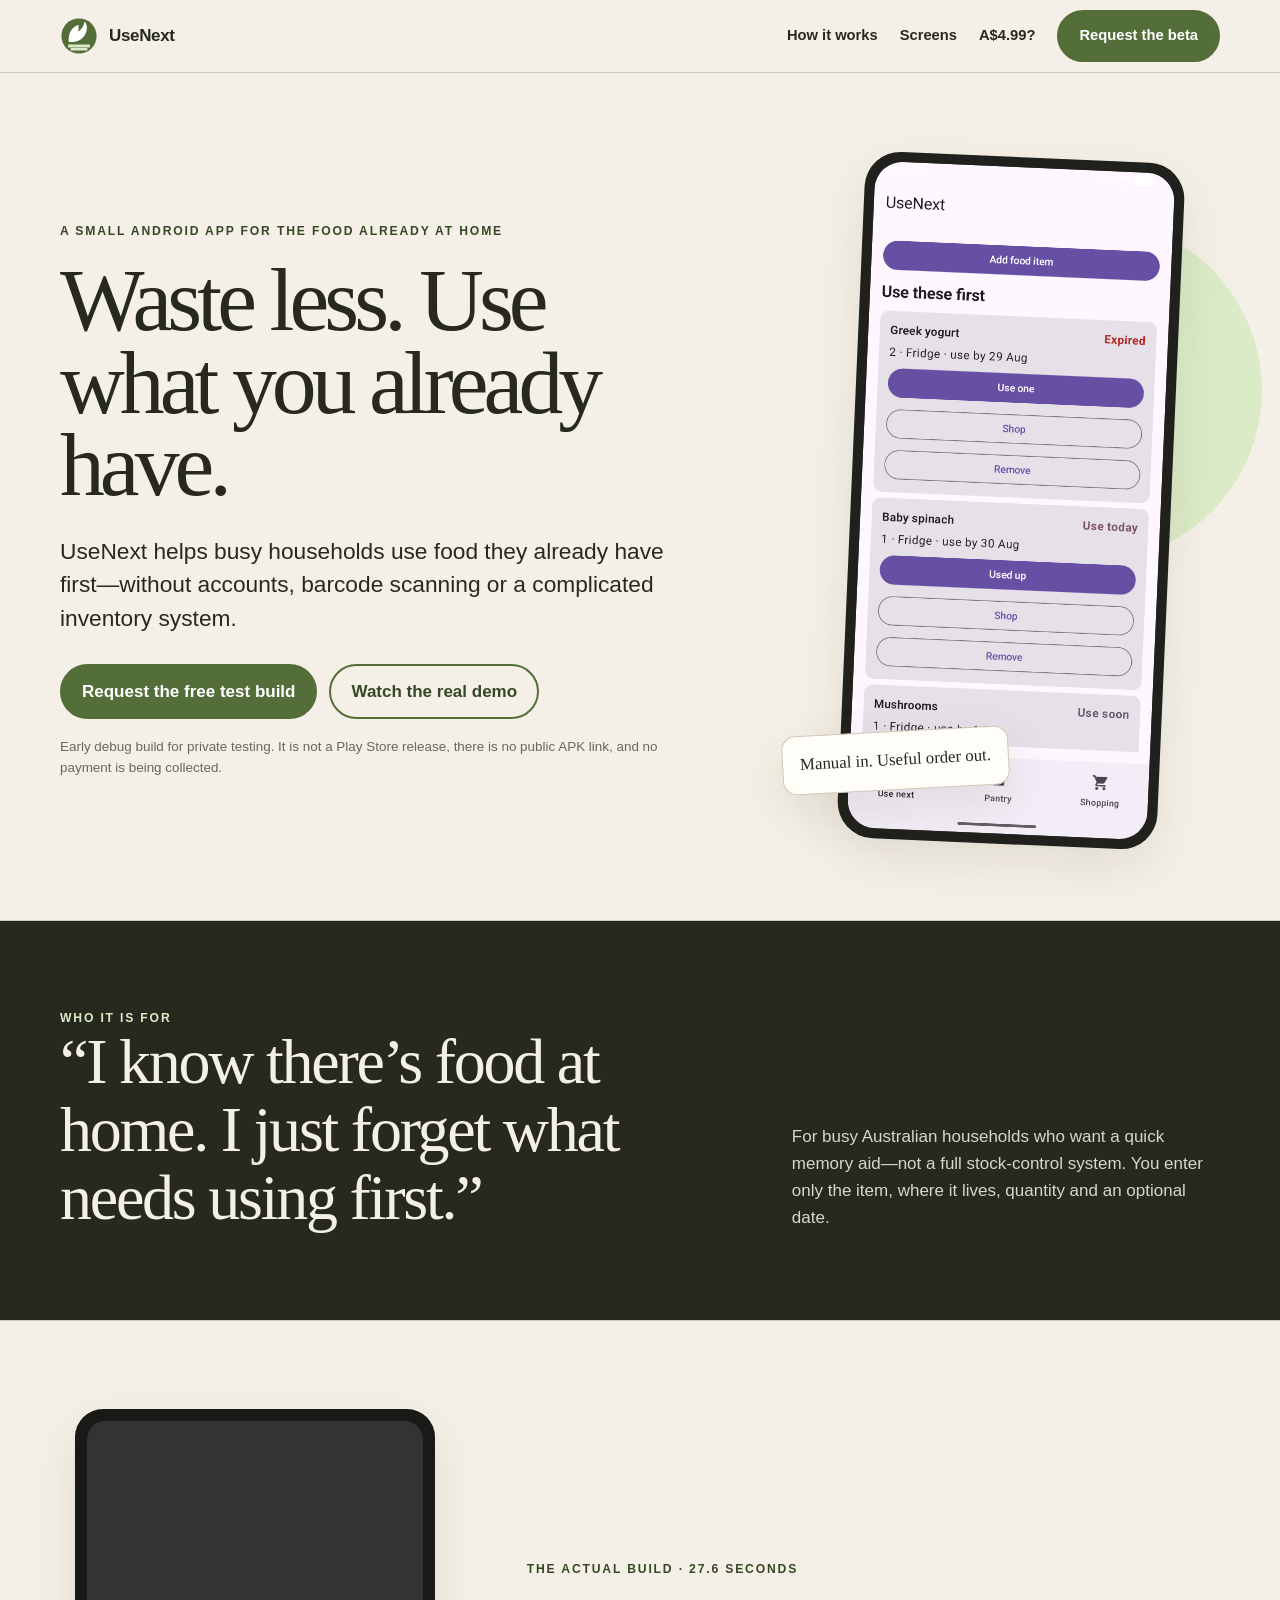
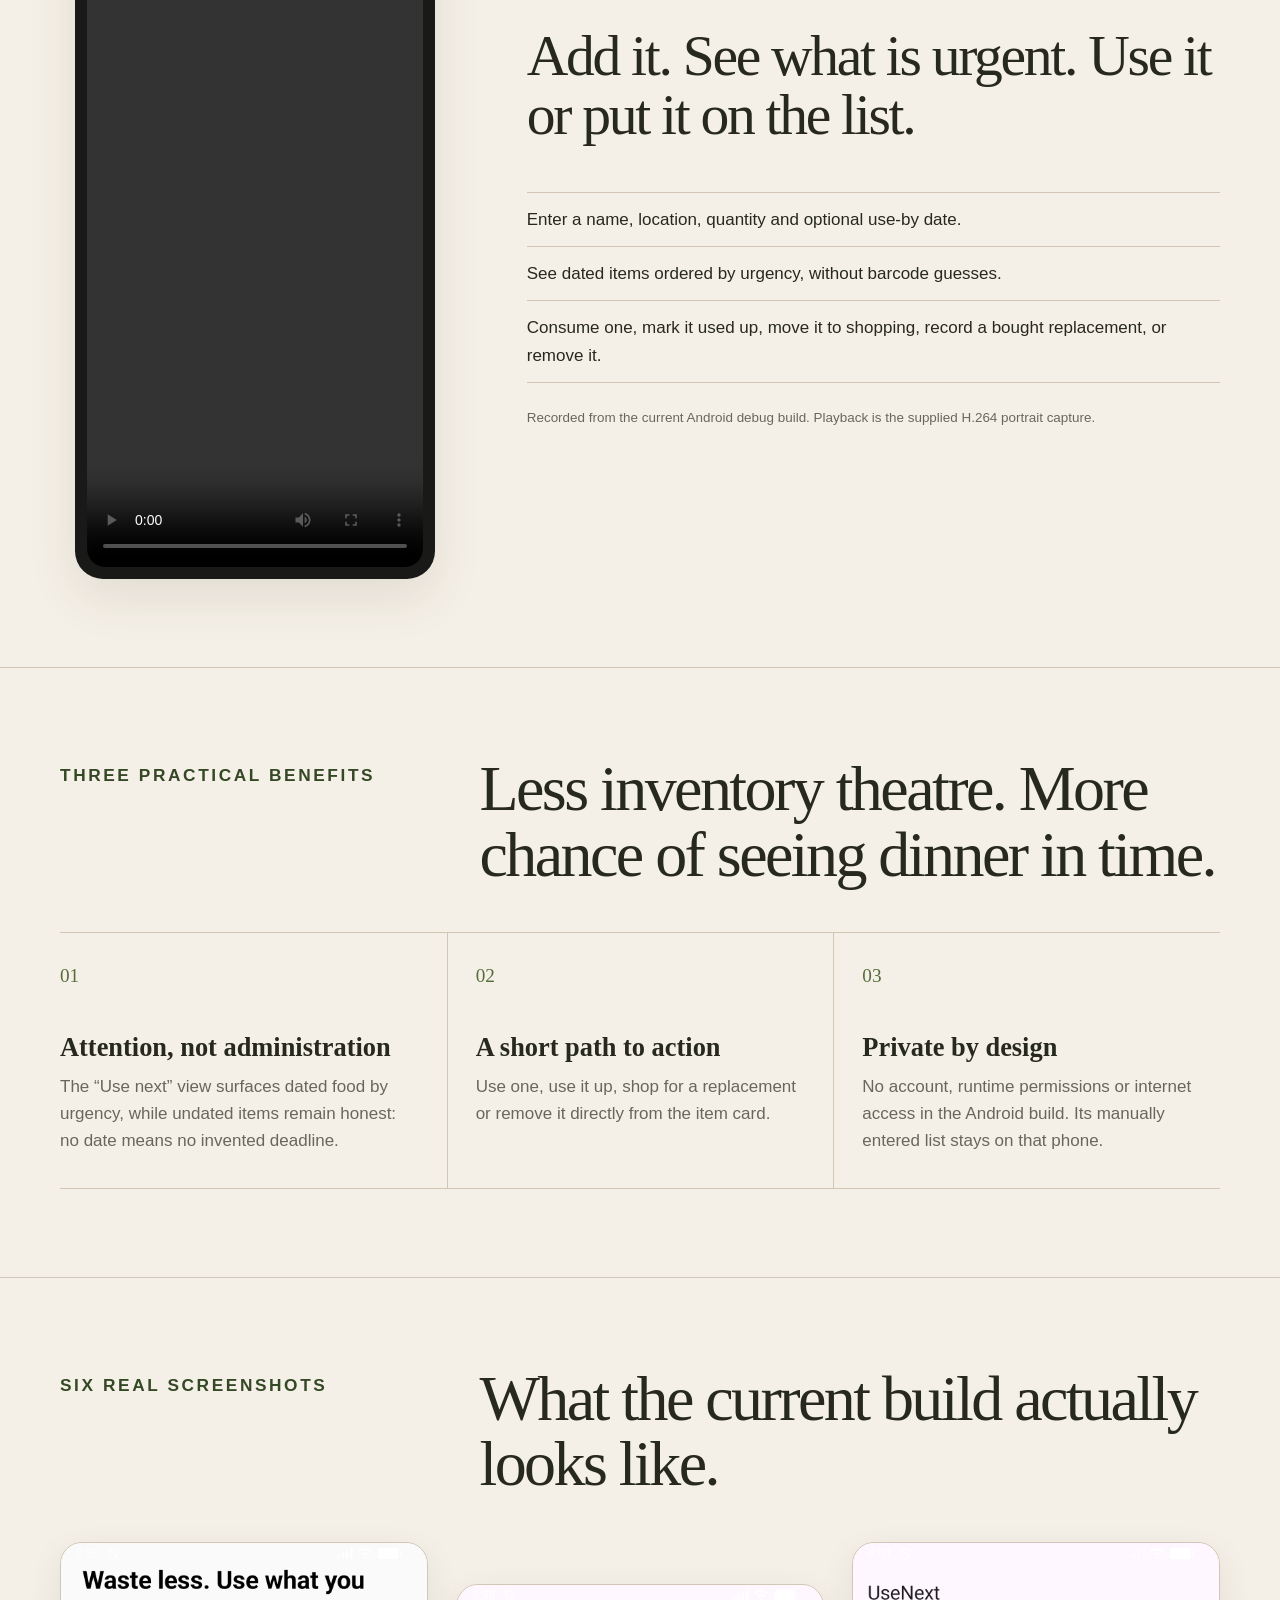
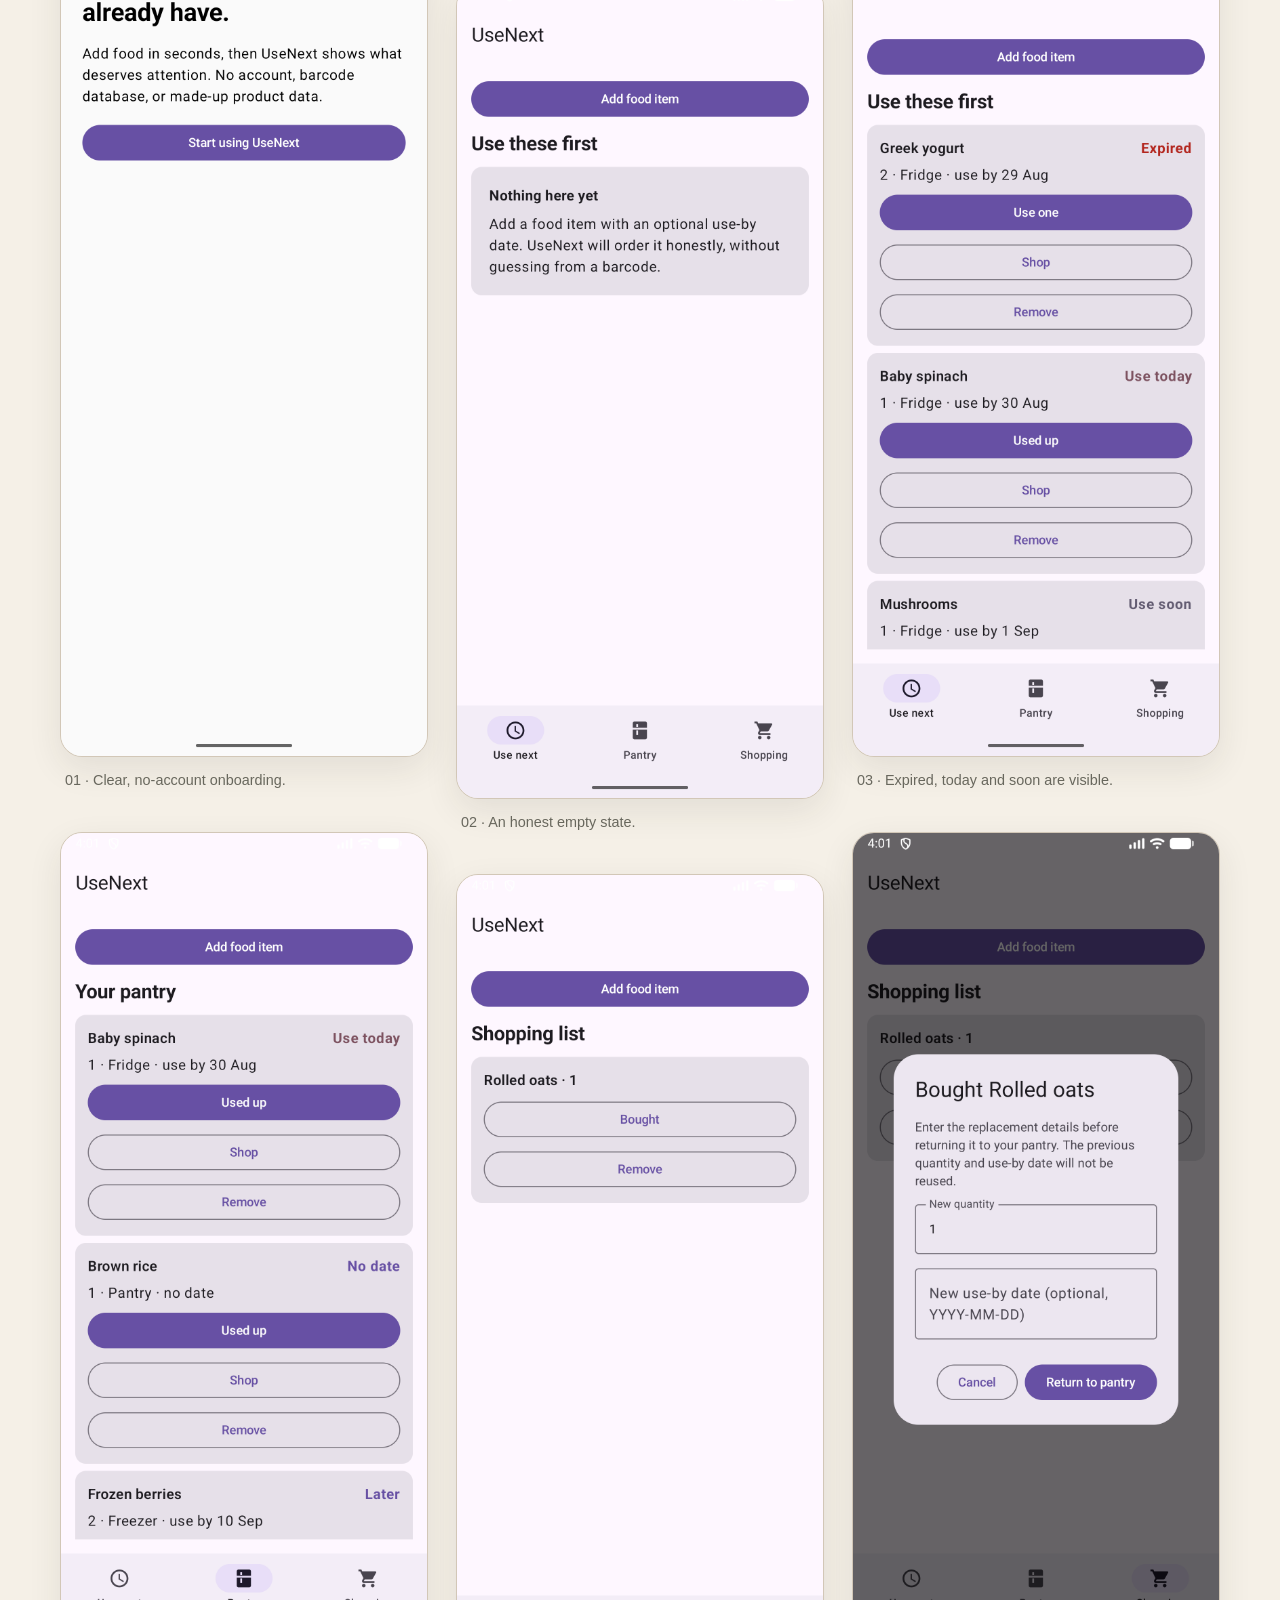
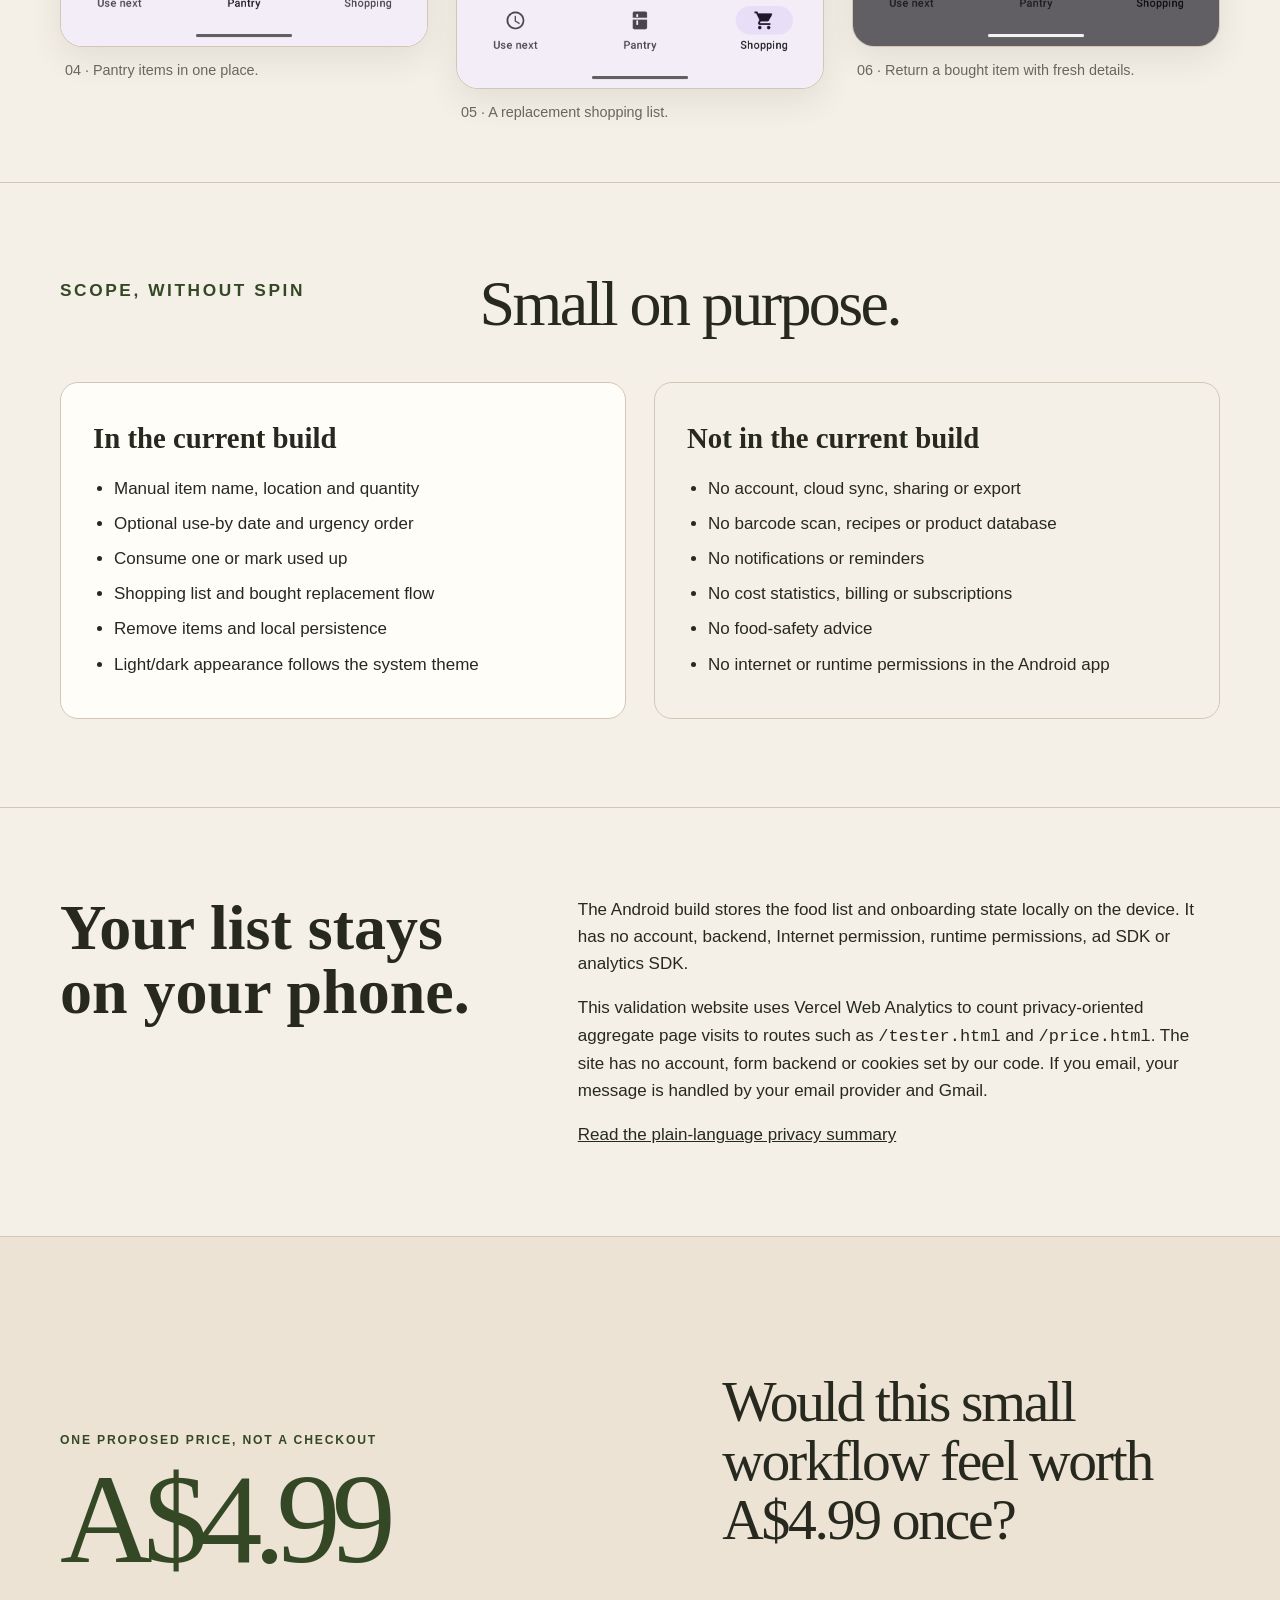
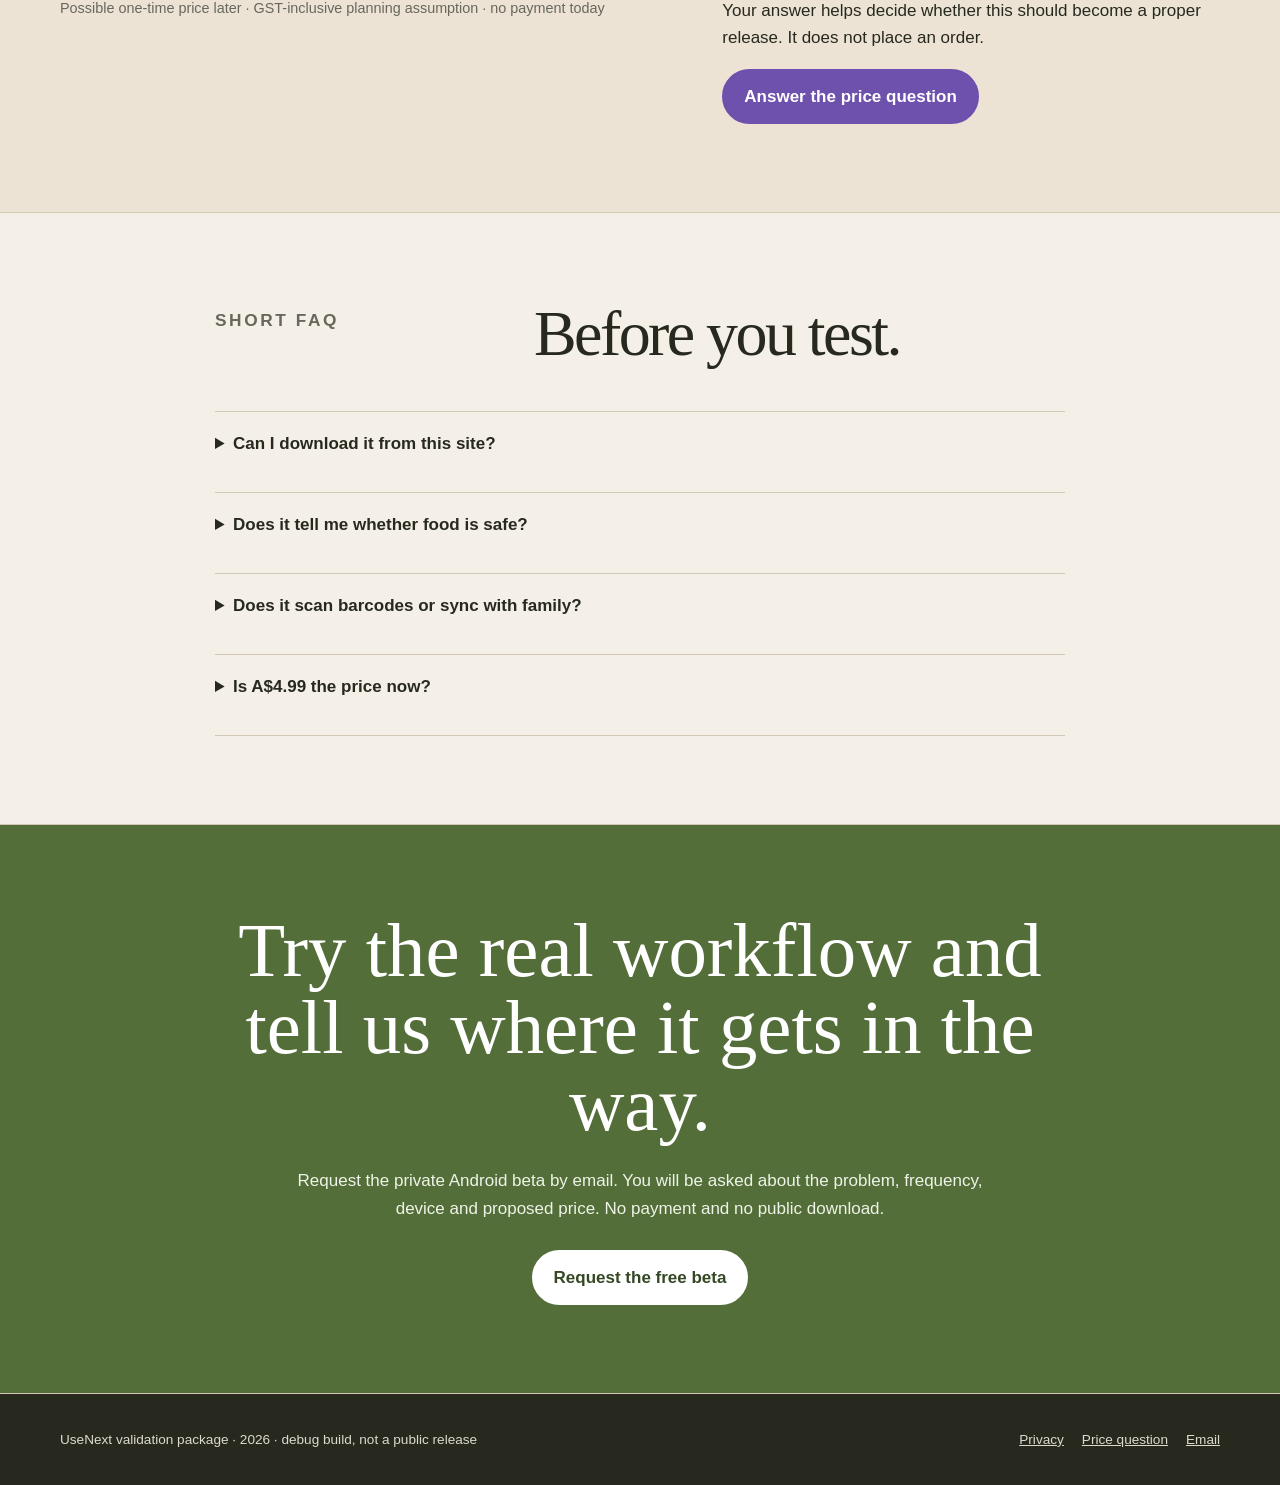
==== index.html @ dbe3d434 "Publish UseNext validation page" ====
<!doctype html><html lang="en-AU"><head><meta charset="utf-8"><meta name="viewport" content="width=device-width,initial-scale=1"><meta name="description" content="UseNext is an offline manual food use-by tracker for busy households. Join the private Android beta or answer the A$4.99 price question."><title>UseNext — use what you already have first</title><link rel="icon" href="assets/brand/usenext-mark.svg" type="image/svg+xml"><link rel="stylesheet" href="styles.css"><script defer src="/_vercel/insights/script.js"></script></head><body><a class="skip" href="#main">Skip to content</a>
<header class="site-header"><div class="wrap nav"><a class="brand" href="index.html"><img src="assets/brand/usenext-mark.svg" alt=""><span>UseNext</span></a><nav class="nav-links" aria-label="Main"><a href="#how">How it works</a><a href="#screens">Screens</a><a href="price.html">A$4.99?</a><a class="button" href="tester.html">Request the beta</a></nav></div></header>
<main id="main"><section class="hero"><div class="wrap hero-grid"><div><p class="eyebrow">A small Android app for the food already at home</p><h1>Waste less. Use what you already have.</h1><p class="lede">UseNext helps busy households use food they already have first—without accounts, barcode scanning or a complicated inventory system.</p><div class="actions"><a class="button" href="tester.html">Request the free test build</a><a class="button secondary" href="#demo">Watch the real demo</a></div><p class="micro">Early debug build for private testing. It is not a Play Store release, there is no public APK link, and no payment is being collected.</p></div><div class="phone-stage"><div class="phone"><img src="assets/screenshots/03-populated-urgency.png" alt="UseNext list showing yoghurt, spinach and mushrooms ordered by urgency"></div><span class="mark-note">Manual in. Useful order out.</span></div></div></section>
<section class="persona"><div class="wrap persona-grid"><div><p class="eyebrow">Who it is for</p><blockquote>“I know there’s food at home. I just forget what needs using first.”</blockquote></div><p>For busy Australian households who want a quick memory aid—not a full stock-control system. You enter only the item, where it lives, quantity and an optional date.</p></div></section>
<section id="demo"><div class="wrap demo-grid"><div class="demo-frame"><video controls playsinline preload="metadata" aria-label="27.6 second portrait demo of the real UseNext debug build"><source src="assets/video/usenext-demo.mp4" type="video/mp4">Your browser cannot play the H.264 demo. <a href="assets/video/usenext-demo.mp4">Open the MP4.</a></video></div><div class="demo-copy"><p class="eyebrow">The actual build · 27.6 seconds</p><h2>Add it. See what is urgent. Use it or put it on the list.</h2><ul class="plain-list"><li>Enter a name, location, quantity and optional use-by date.</li><li>See dated items ordered by urgency, without barcode guesses.</li><li>Consume one, mark it used up, move it to shopping, record a bought replacement, or remove it.</li></ul><p class="micro">Recorded from the current Android debug build. Playback is the supplied H.264 portrait capture.</p></div></div></section>
<section id="how"><div class="wrap"><div class="section-head"><p class="eyebrow">Three practical benefits</p><h2>Less inventory theatre. More chance of seeing dinner in time.</h2></div><div class="benefits"><article class="benefit"><span class="num">01</span><h3>Attention, not administration</h3><p>The “Use next” view surfaces dated food by urgency, while undated items remain honest: no date means no invented deadline.</p></article><article class="benefit"><span class="num">02</span><h3>A short path to action</h3><p>Use one, use it up, shop for a replacement or remove it directly from the item card.</p></article><article class="benefit"><span class="num">03</span><h3>Private by design</h3><p>No account, runtime permissions or internet access in the Android build. Its manually entered list stays on that phone.</p></article></div></div></section>
<section id="screens"><div class="wrap"><div class="section-head"><p class="eyebrow">Six real screenshots</p><h2>What the current build actually looks like.</h2></div><div class="gallery"><figure class="shot"><img src="assets/screenshots/01-onboarding.png" alt="UseNext welcome screen"><figcaption>01 · Clear, no-account onboarding.</figcaption></figure><figure class="shot"><img src="assets/screenshots/02-empty-use-next.png" alt="Empty Use next screen"><figcaption>02 · An honest empty state.</figcaption></figure><figure class="shot"><img src="assets/screenshots/03-populated-urgency.png" alt="Use next list ordered by urgency"><figcaption>03 · Expired, today and soon are visible.</figcaption></figure><figure class="shot"><img src="assets/screenshots/04-pantry.png" alt="UseNext pantry screen"><figcaption>04 · Pantry items in one place.</figcaption></figure><figure class="shot"><img src="assets/screenshots/05-shopping-list.png" alt="UseNext shopping list"><figcaption>05 · A replacement shopping list.</figcaption></figure><figure class="shot"><img src="assets/screenshots/06-bought-replacement.png" alt="Bought replacement details dialog"><figcaption>06 · Return a bought item with fresh details.</figcaption></figure></div></div></section>
<section><div class="wrap"><div class="section-head"><p class="eyebrow">Scope, without spin</p><h2>Small on purpose.</h2></div><div class="truth-grid"><article class="truth-card"><h3>In the current build</h3><ul><li>Manual item name, location and quantity</li><li>Optional use-by date and urgency order</li><li>Consume one or mark used up</li><li>Shopping list and bought replacement flow</li><li>Remove items and local persistence</li><li>Light/dark appearance follows the system theme</li></ul></article><article class="truth-card absent"><h3>Not in the current build</h3><ul><li>No account, cloud sync, sharing or export</li><li>No barcode scan, recipes or product database</li><li>No notifications or reminders</li><li>No cost statistics, billing or subscriptions</li><li>No food-safety advice</li><li>No internet or runtime permissions in the Android app</li></ul></article></div></div></section>
<section id="privacy"><div class="wrap privacy-strip"><h2>Your list stays on your phone.</h2><div><p>The Android build stores the food list and onboarding state locally on the device. It has no account, backend, Internet permission, runtime permissions, ad SDK or analytics SDK.</p><p>This validation website uses Vercel Web Analytics to count privacy-oriented aggregate page visits to routes such as <code>/tester.html</code> and <code>/price.html</code>. The site has no account, form backend or cookies set by our code. If you email, your message is handled by your email provider and Gmail.</p><a href="privacy.html">Read the plain-language privacy summary</a></div></div></section>
<section class="price-panel"><div class="wrap price-box"><div><p class="eyebrow">One proposed price, not a checkout</p><div class="price-value">A$4.99<small>Possible one-time price later · GST-inclusive planning assumption · no payment today</small></div></div><div><h2>Would this small workflow feel worth A$4.99 once?</h2><p>Your answer helps decide whether this should become a proper release. It does not place an order.</p><a class="button plum" href="price.html">Answer the price question</a></div></div></section>
<section><div class="wrap faq"><div class="section-head"><p class="eyebrow">Short FAQ</p><h2>Before you test.</h2></div><details><summary>Can I download it from this site?</summary><p>No. There is no public APK. Request the private test build by email so the debug-build caveat and device fit can be explained.</p></details><details><summary>Does it tell me whether food is safe?</summary><p>No. UseNext records dates you enter and orders them; it does not provide food-safety advice. Follow packaging and official guidance.</p></details><details><summary>Does it scan barcodes or sync with family?</summary><p>No. The current build is deliberately manual and local to one phone.</p></details><details><summary>Is A$4.99 the price now?</summary><p>No. Testing is free. A$4.99 is a proposed one-time price question for a possible future Play Store release.</p></details></div></section>
<section class="final-cta"><div class="wrap"><h2>Try the real workflow and tell us where it gets in the way.</h2><p>Request the private Android beta by email. You will be asked about the problem, frequency, device and proposed price. No payment and no public download.</p><a class="button" href="tester.html">Request the free beta</a></div></section></main>
<footer class="site-footer"><div class="wrap footer-grid"><p>UseNext validation package · <span data-year></span> · debug build, not a public release</p><nav aria-label="Footer"><a href="privacy.html">Privacy</a><a href="price.html">Price question</a><a href="mailto:droneshotsbynb@gmail.com?subject=UseNext%20question">Email</a></nav></div></footer><script src="script.js"></script></body></html>
---- styles.css ----
@charset "UTF-8";
:root{--paper:#f5f0e7;--paper-2:#ece3d5;--ink:#27291f;--muted:#68675d;--line:#d2c7b7;--moss:#546e3a;--moss-dark:#354825;--leaf:#dcebc7;--plum:#6e50ad;--white:#fffdf8;--red:#91453f;--radius:18px;--shadow:0 18px 50px rgba(55,45,30,.10);--max:1160px}
*{box-sizing:border-box}html{scroll-behavior:smooth}body{margin:0;background:var(--paper);color:var(--ink);font-family:Arial,Helvetica,sans-serif;font-size:17px;line-height:1.6}img,video{display:block;max-width:100%}a{color:inherit}button,a{touch-action:manipulation}.wrap{width:min(calc(100% - 40px),var(--max));margin-inline:auto}.skip{position:absolute;left:-999px;top:8px;background:var(--ink);color:white;padding:10px;z-index:99}.skip:focus{left:8px}.site-header{border-bottom:1px solid var(--line);background:rgba(245,240,231,.94);position:sticky;top:0;z-index:20;backdrop-filter:blur(8px)}.nav{min-height:72px;display:flex;align-items:center;justify-content:space-between;gap:24px}.brand{display:flex;align-items:center;gap:11px;text-decoration:none;font-weight:800;letter-spacing:-.02em}.brand img{width:38px;height:38px}.nav-links{display:flex;align-items:center;gap:22px}.nav-links a{text-decoration:none;font-size:.92rem;font-weight:700}.nav-links a:hover{text-decoration:underline;text-underline-offset:5px}.button,.button:visited{display:inline-flex;justify-content:center;align-items:center;min-height:48px;padding:12px 20px;border-radius:999px;background:var(--moss);color:white;text-decoration:none;font-weight:800;border:2px solid var(--moss);transition:transform .16s,background .16s}.button:hover{background:var(--moss-dark);border-color:var(--moss-dark);transform:translateY(-1px)}.button.secondary{background:transparent;color:var(--moss-dark)}.button.secondary:hover{background:var(--leaf)}.button.plum{background:var(--plum);border-color:var(--plum)}:focus-visible{outline:3px solid #bb7a36;outline-offset:3px}.hero{padding:84px 0 76px;border-bottom:1px solid var(--line);overflow:hidden}.hero-grid{display:grid;grid-template-columns:minmax(0,1.1fr) minmax(300px,.72fr);gap:8vw;align-items:center}.eyebrow{text-transform:uppercase;letter-spacing:.15em;font-size:.76rem;font-weight:800;color:var(--moss-dark);margin:0 0 18px}.hero h1,.page-hero h1{font-family:Georgia,'Times New Roman',serif;font-size:clamp(3rem,7vw,6.9rem);line-height:.92;letter-spacing:-.055em;margin:0;max-width:900px;font-weight:500}.hero .lede{font-size:clamp(1.15rem,2vw,1.42rem);line-height:1.48;max-width:690px;margin:28px 0}.actions{display:flex;flex-wrap:wrap;gap:12px}.micro{font-size:.84rem;color:var(--muted);max-width:610px;margin:17px 0 0}.phone-stage{position:relative;min-height:610px;display:grid;place-items:center}.phone-stage:before{content:"";position:absolute;width:82%;aspect-ratio:1;border-radius:50%;background:var(--leaf);right:-10%;top:9%}.phone{position:relative;width:min(320px,80vw);padding:10px;border-radius:36px;background:#20211d;box-shadow:var(--shadow);transform:rotate(2.5deg)}.phone img{border-radius:28px;width:100%;height:auto}.mark-note{position:absolute;left:-20px;bottom:54px;background:var(--white);padding:15px 17px;border:1px solid var(--line);border-radius:14px;box-shadow:var(--shadow);font-family:Georgia,serif;font-size:1.05rem;transform:rotate(-3deg)}section{padding:88px 0;border-bottom:1px solid var(--line)}.section-head{display:grid;grid-template-columns:.48fr 1fr;gap:5vw;margin-bottom:45px;align-items:start}.section-head h2{font-family:Georgia,'Times New Roman',serif;font-size:clamp(2.1rem,5vw,4.2rem);line-height:1.02;letter-spacing:-.04em;margin:0;font-weight:500}.section-head p{margin:6px 0 0;max-width:700px;font-size:1.08rem}.persona{background:var(--ink);color:var(--paper)}.persona .eyebrow{color:var(--leaf)}.persona-grid{display:grid;grid-template-columns:1.2fr .8fr;gap:7vw;align-items:end}.persona blockquote{font-family:Georgia,serif;font-size:clamp(2.25rem,5vw,4.5rem);line-height:1.06;margin:0;letter-spacing:-.035em}.persona p{color:#d9d5cb;margin:0}.demo-grid{display:grid;grid-template-columns:.72fr 1.28fr;gap:6vw;align-items:center}.demo-copy h2,.price-panel h2{font-family:Georgia,serif;font-size:clamp(2.2rem,4.5vw,4rem);line-height:1.02;letter-spacing:-.04em;font-weight:500}.demo-frame{background:#191a17;padding:12px;border-radius:28px;box-shadow:var(--shadow);width:min(360px,100%);margin:auto}.demo-frame video{border-radius:18px;width:100%;aspect-ratio:9/20;object-fit:cover;background:#111}.plain-list{padding:0;margin:24px 0;list-style:none}.plain-list li{padding:13px 0;border-top:1px solid var(--line)}.plain-list li:last-child{border-bottom:1px solid var(--line)}.benefits{display:grid;grid-template-columns:repeat(3,1fr);border-top:1px solid var(--line)}.benefit{padding:28px 28px 34px 0;border-bottom:1px solid var(--line);position:relative}.benefit+.benefit{padding-left:28px;border-left:1px solid var(--line)}.benefit .num{font-family:Georgia,serif;color:var(--moss);font-size:1.2rem}.benefit h3{font-family:Georgia,serif;font-size:1.65rem;line-height:1.1;margin:42px 0 10px}.benefit p{color:var(--muted);margin:0}.gallery{display:grid;grid-template-columns:repeat(12,1fr);gap:28px}.shot{margin:0;grid-column:span 4}.shot:nth-child(2),.shot:nth-child(5){transform:translateY(42px)}.shot img{border-radius:22px;border:1px solid var(--line);box-shadow:0 12px 34px rgba(45,39,28,.09);background:white}.shot figcaption{padding:12px 5px;font-size:.9rem;color:var(--muted)}.truth-grid{display:grid;grid-template-columns:1fr 1fr;gap:28px}.truth-card{padding:32px;border:1px solid var(--line);border-radius:var(--radius);background:var(--white)}.truth-card.absent{background:transparent}.truth-card h3{font-family:Georgia,serif;font-size:1.8rem;margin:0 0 14px}.truth-card ul{margin:0;padding-left:21px}.truth-card li{margin:8px 0}.privacy-strip{display:grid;grid-template-columns:.8fr 1.2fr;gap:7vw;align-items:start}.privacy-strip h2{font-family:Georgia,serif;font-size:clamp(2.3rem,5vw,4.5rem);line-height:1;margin:0}.privacy-strip p{margin-top:0}.price-panel{background:var(--paper-2)}.price-box{display:grid;grid-template-columns:1fr .85fr;gap:6vw;align-items:center}.price-value{font-family:Georgia,serif;font-size:clamp(4.5rem,10vw,9rem);line-height:.8;letter-spacing:-.07em;color:var(--moss-dark)}.price-value small{display:block;font-family:Arial,sans-serif;font-size:.9rem;line-height:1.4;letter-spacing:0;margin-top:28px;color:var(--muted)}.faq{max-width:850px}.faq details{border-top:1px solid var(--line);padding:18px 0}.faq details:last-child{border-bottom:1px solid var(--line)}.faq summary{cursor:pointer;font-weight:800;min-height:44px}.faq p{color:var(--muted);margin-bottom:0}.final-cta{text-align:center;background:var(--moss);color:white}.final-cta h2{font-family:Georgia,serif;font-weight:500;font-size:clamp(2.6rem,6vw,5.5rem);line-height:1;margin:0 auto 24px;max-width:900px}.final-cta p{max-width:710px;margin:0 auto 28px;color:#eef4e7}.final-cta .button{background:white;color:var(--moss-dark);border-color:white}.site-footer{padding:35px 0;background:var(--ink);color:#ddd9cf}.footer-grid{display:flex;justify-content:space-between;gap:24px;align-items:center}.footer-grid p{margin:0;font-size:.85rem}.footer-grid nav{display:flex;gap:18px}.footer-grid a{font-size:.85rem}.page-hero{padding:90px 0 70px}.page-hero h1{font-size:clamp(3rem,7vw,6rem)}.page-hero .lede{font-size:1.25rem;max-width:720px}.mail-card{background:var(--white);border:1px solid var(--line);border-radius:var(--radius);padding:clamp(26px,5vw,56px);box-shadow:var(--shadow)}.mail-card h2{font-family:Georgia,serif;font-weight:500;font-size:clamp(2rem,4vw,3.5rem);line-height:1.08}.questions{counter-reset:q;list-style:none;padding:0;display:grid;grid-template-columns:1fr 1fr;gap:12px}.questions li{counter-increment:q;padding:18px;border-top:1px solid var(--line)}.questions li:before{content:"0" counter(q);display:block;color:var(--moss);font-size:.78rem;font-weight:bold;letter-spacing:.12em;margin-bottom:8px}.choice-grid{display:grid;grid-template-columns:1fr 1fr;gap:14px}.choice{min-height:86px;border:2px solid var(--moss);border-radius:14px;padding:16px;text-decoration:none;display:flex;align-items:center;font-weight:800;background:var(--white)}.choice:hover{background:var(--leaf)}.notice{padding:17px;border:1px solid #bb9a74;border-radius:12px;background:#fbf2e5;font-size:.92rem}.sources{font-size:.88rem;color:var(--muted)}
@media(max-width:800px){body{font-size:16px}.wrap{width:min(calc(100% - 28px),var(--max))}.nav{min-height:64px}.nav-links a:not(.button){display:none}.nav-links{gap:8px}.nav-links .button{padding:9px 13px;min-height:44px}.hero{padding:56px 0}.hero-grid,.persona-grid,.demo-grid,.section-head,.privacy-strip,.price-box{grid-template-columns:1fr}.hero-grid{gap:46px}.hero h1{font-size:clamp(3.3rem,15vw,5.2rem)}.phone-stage{min-height:560px}.mark-note{left:0}.section-head{gap:14px}section{padding:62px 0}.benefits{grid-template-columns:1fr}.benefit,.benefit+.benefit{padding:22px 0;border-left:0}.benefit h3{margin-top:18px}.gallery{gap:20px}.shot{grid-column:span 6}.shot:nth-child(2),.shot:nth-child(5){transform:none}.truth-grid,.questions,.choice-grid{grid-template-columns:1fr}.demo-grid{gap:38px}.demo-copy{order:2}.footer-grid{align-items:flex-start;flex-direction:column}.footer-grid nav{flex-wrap:wrap}}
@media(max-width:490px){.gallery{gap:15px}.shot{grid-column:span 12}.phone{width:270px}.phone-stage{min-height:540px}.brand span{display:none}.price-value{font-size:5rem}}
@media(prefers-reduced-motion:reduce){*{scroll-behavior:auto!important;transition:none!important}.phone,.mark-note{transform:none}}
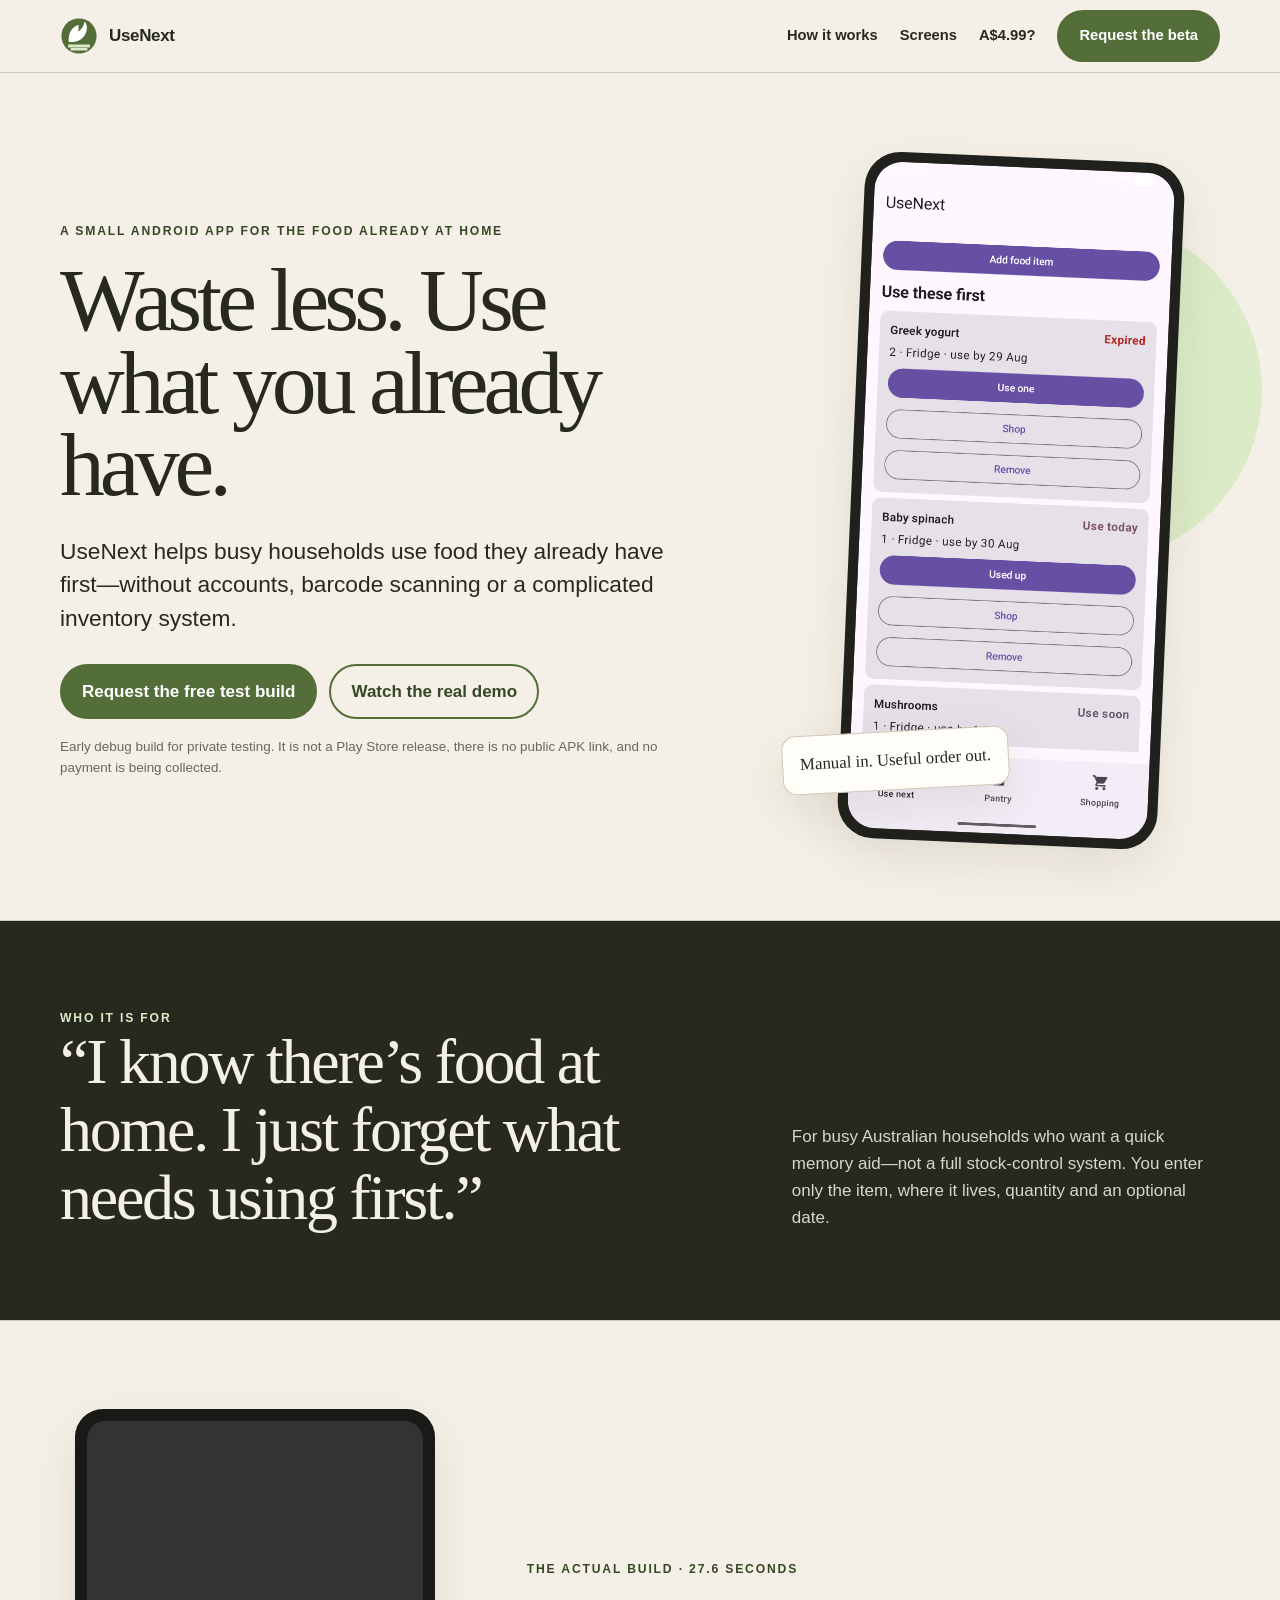
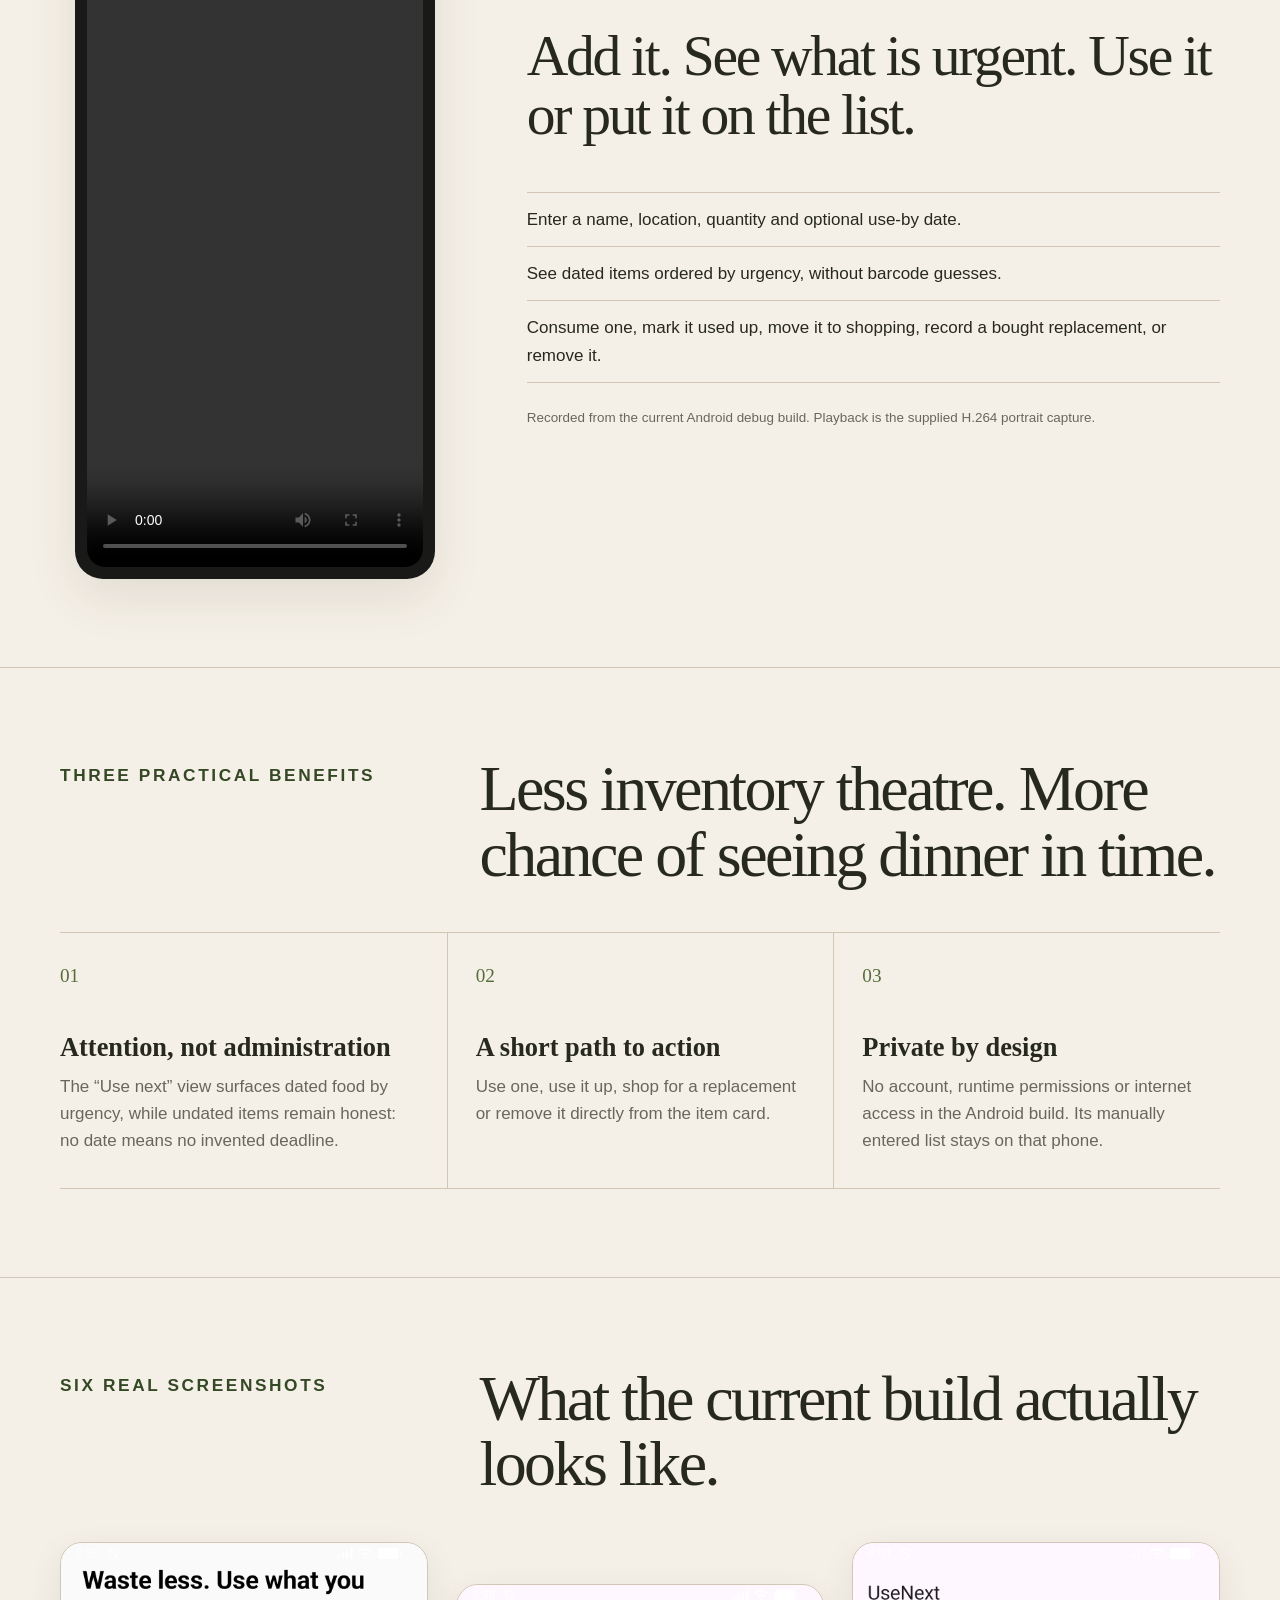
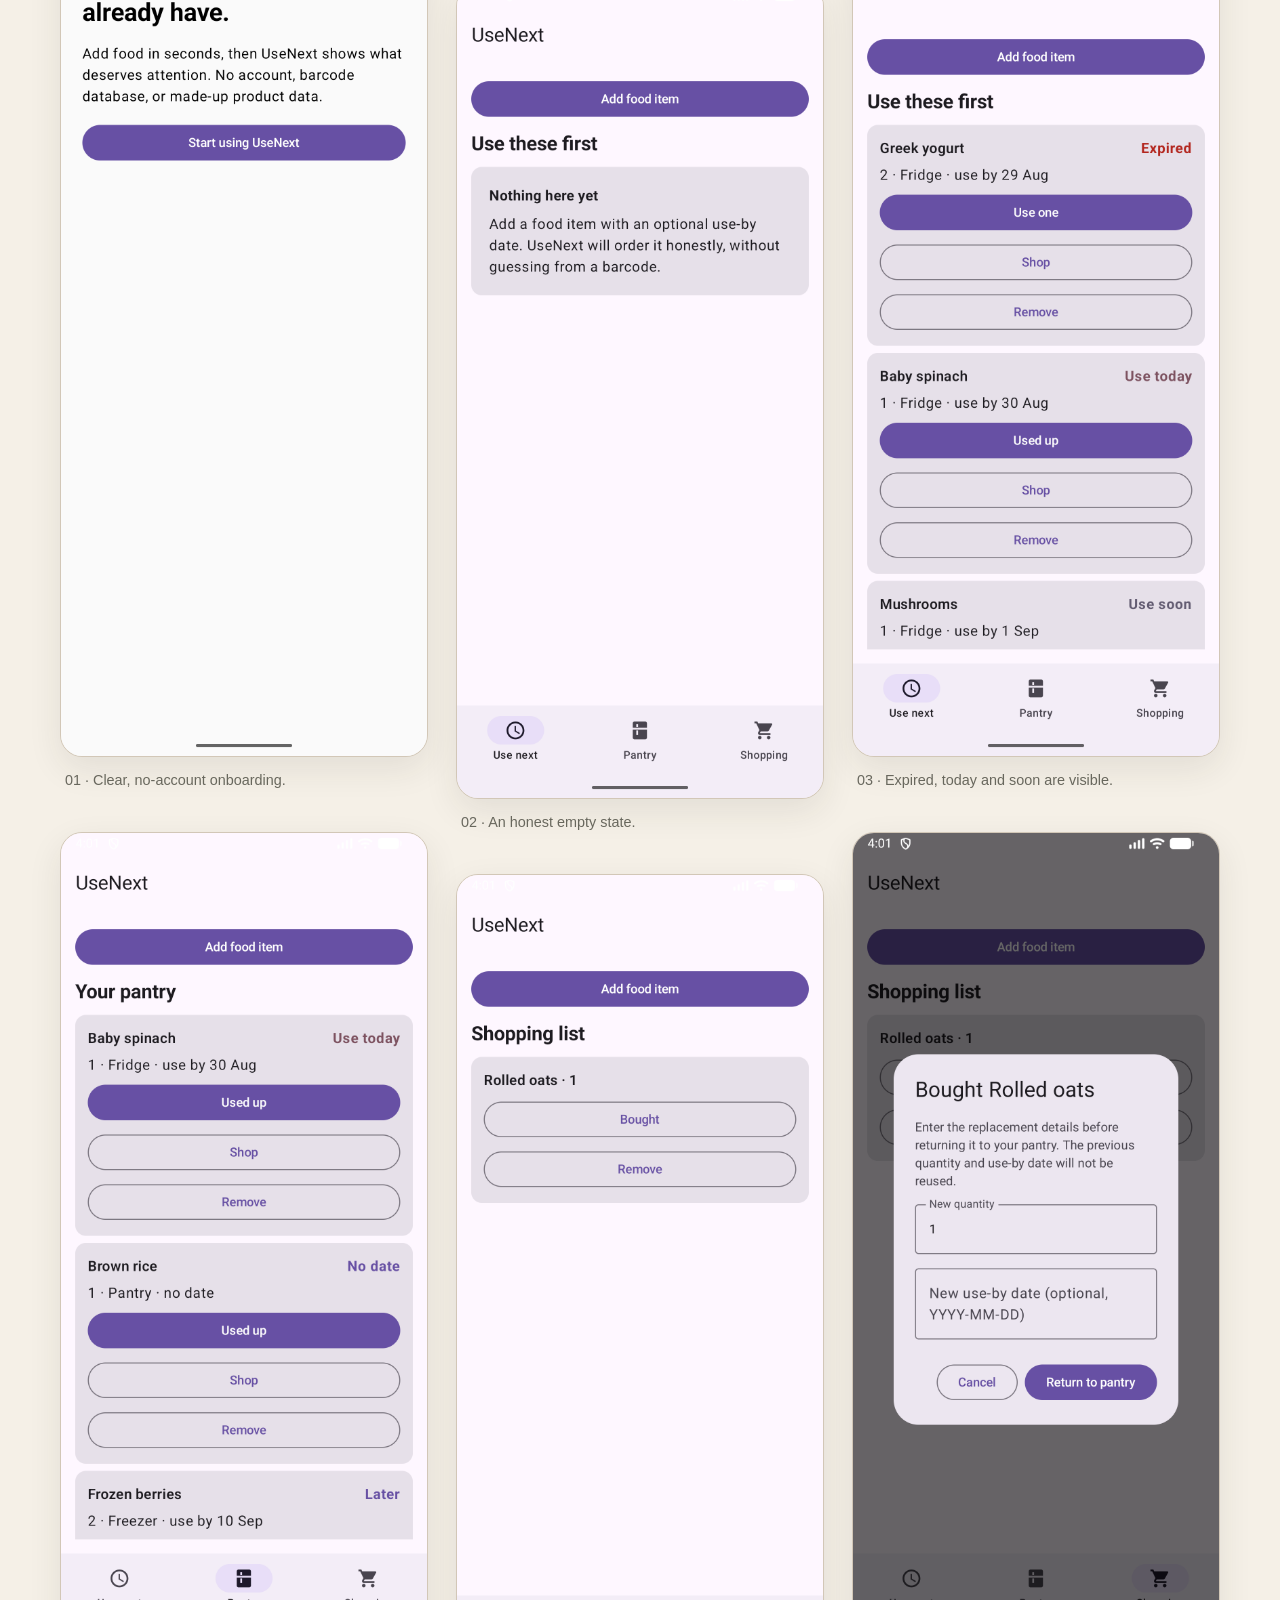
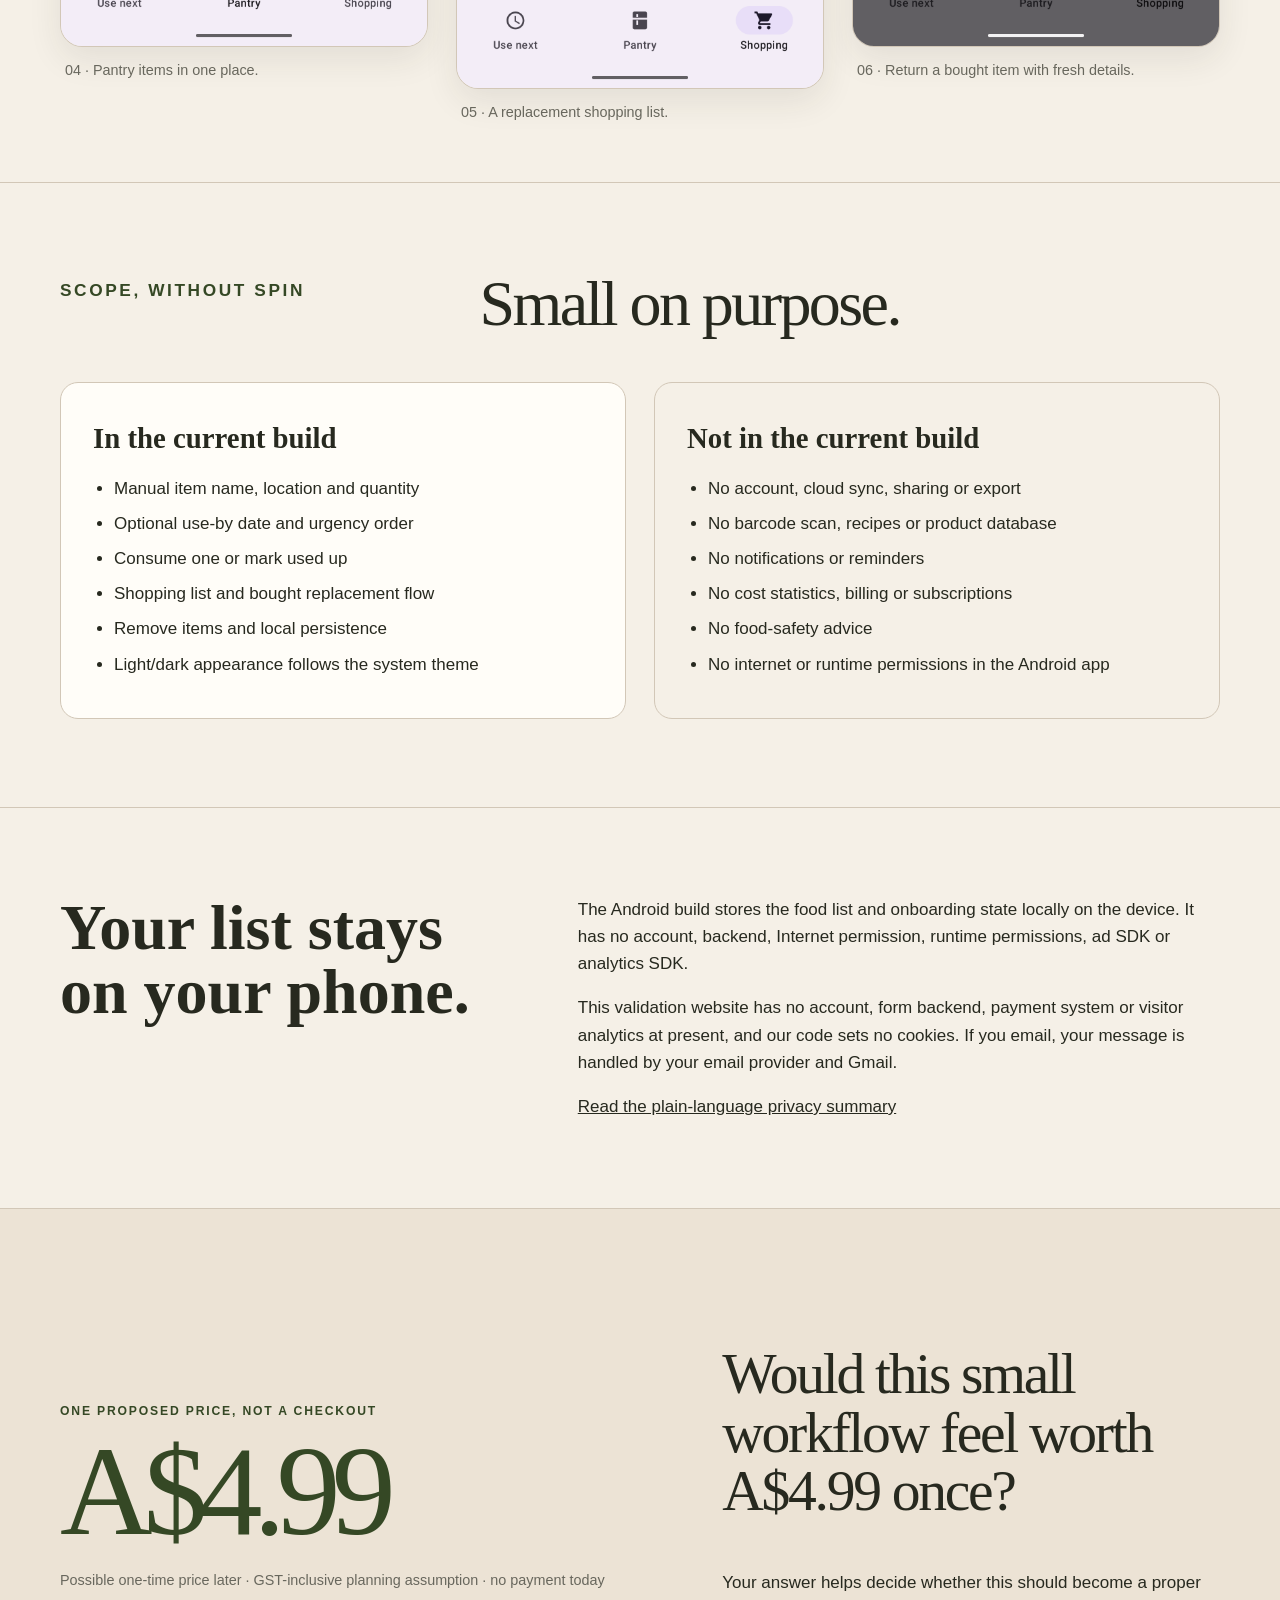
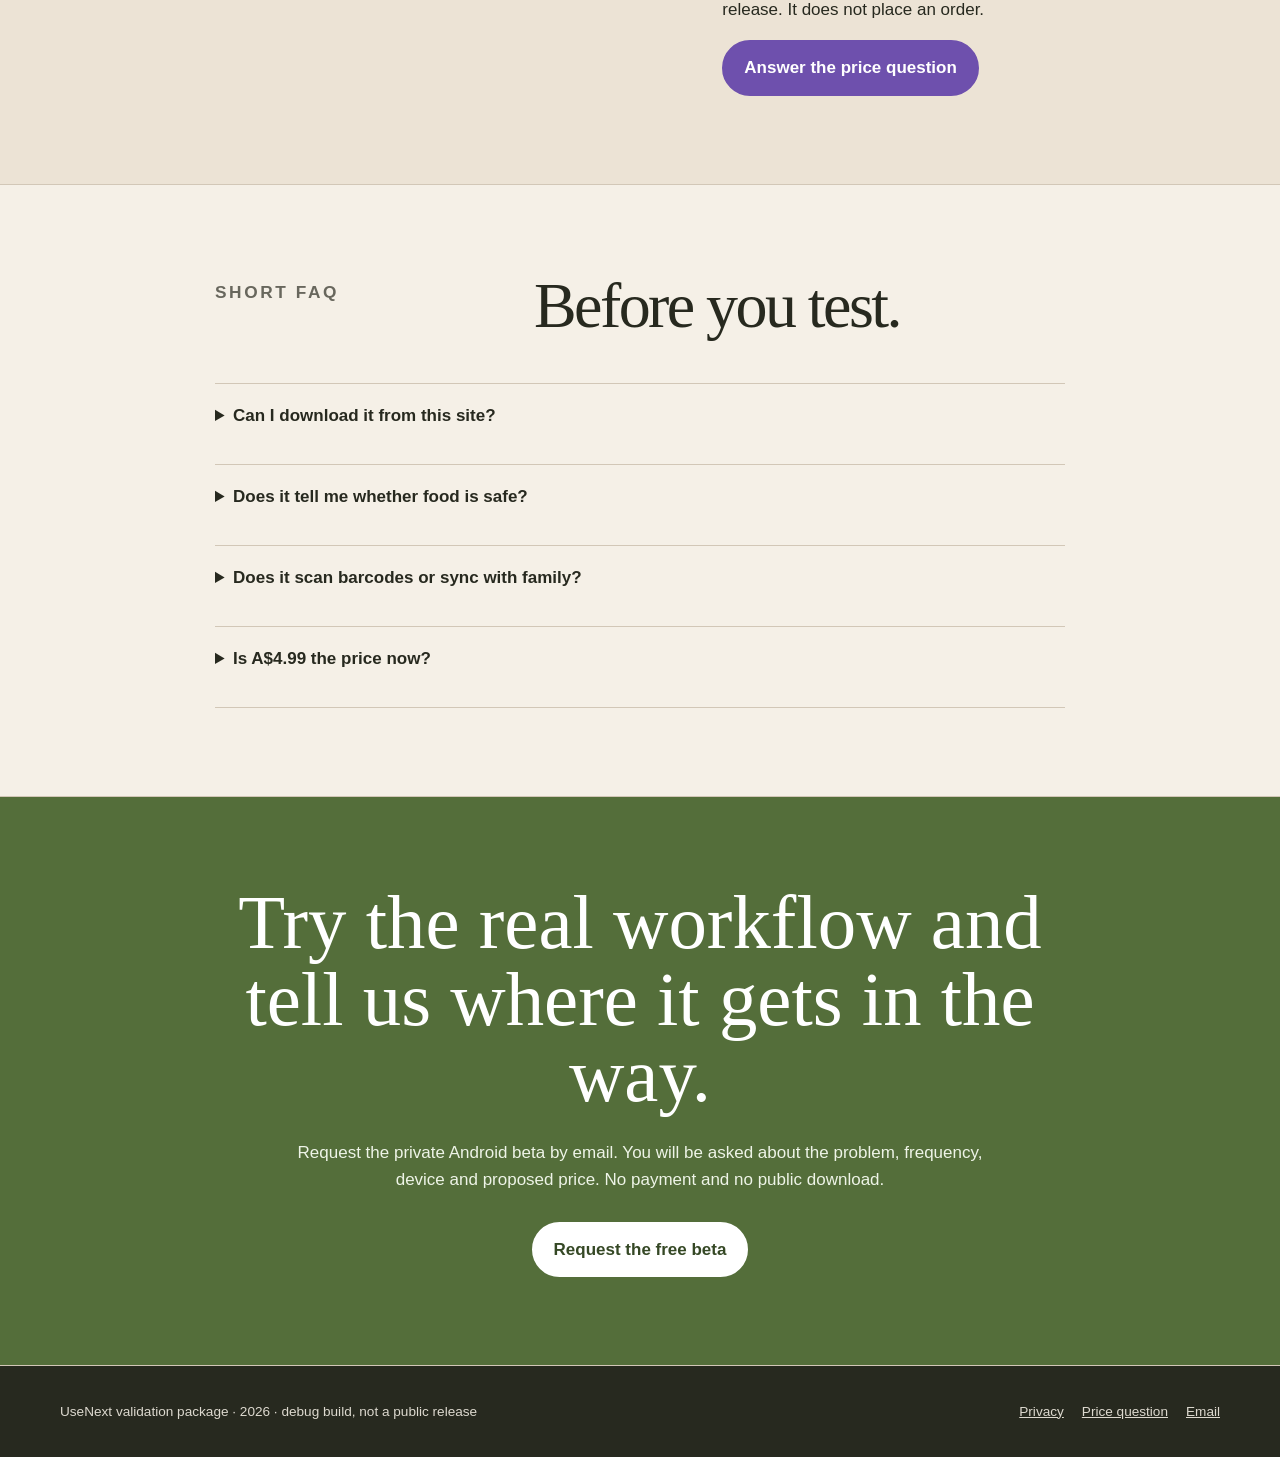
==== commit 949be176: "Match privacy copy to GitHub Pages deployment" ====
--- a/index.html
+++ b/index.html
@@ -1,4 +1,4 @@
-<!doctype html><html lang="en-AU"><head><meta charset="utf-8"><meta name="viewport" content="width=device-width,initial-scale=1"><meta name="description" content="UseNext is an offline manual food use-by tracker for busy households. Join the private Android beta or answer the A$4.99 price question."><title>UseNext — use what you already have first</title><link rel="icon" href="assets/brand/usenext-mark.svg" type="image/svg+xml"><link rel="stylesheet" href="styles.css"><script defer src="/_vercel/insights/script.js"></script></head><body><a class="skip" href="#main">Skip to content</a>
+<!doctype html><html lang="en-AU"><head><meta charset="utf-8"><meta name="viewport" content="width=device-width,initial-scale=1"><meta name="description" content="UseNext is an offline manual food use-by tracker for busy households. Join the private Android beta or answer the A$4.99 price question."><title>UseNext — use what you already have first</title><link rel="icon" href="assets/brand/usenext-mark.svg" type="image/svg+xml"><link rel="stylesheet" href="styles.css"></head><body><a class="skip" href="#main">Skip to content</a>
 <header class="site-header"><div class="wrap nav"><a class="brand" href="index.html"><img src="assets/brand/usenext-mark.svg" alt=""><span>UseNext</span></a><nav class="nav-links" aria-label="Main"><a href="#how">How it works</a><a href="#screens">Screens</a><a href="price.html">A$4.99?</a><a class="button" href="tester.html">Request the beta</a></nav></div></header>
 <main id="main"><section class="hero"><div class="wrap hero-grid"><div><p class="eyebrow">A small Android app for the food already at home</p><h1>Waste less. Use what you already have.</h1><p class="lede">UseNext helps busy households use food they already have first—without accounts, barcode scanning or a complicated inventory system.</p><div class="actions"><a class="button" href="tester.html">Request the free test build</a><a class="button secondary" href="#demo">Watch the real demo</a></div><p class="micro">Early debug build for private testing. It is not a Play Store release, there is no public APK link, and no payment is being collected.</p></div><div class="phone-stage"><div class="phone"><img src="assets/screenshots/03-populated-urgency.png" alt="UseNext list showing yoghurt, spinach and mushrooms ordered by urgency"></div><span class="mark-note">Manual in. Useful order out.</span></div></div></section>
 <section class="persona"><div class="wrap persona-grid"><div><p class="eyebrow">Who it is for</p><blockquote>“I know there’s food at home. I just forget what needs using first.”</blockquote></div><p>For busy Australian households who want a quick memory aid—not a full stock-control system. You enter only the item, where it lives, quantity and an optional date.</p></div></section>
@@ -6,7 +6,7 @@
 <section id="how"><div class="wrap"><div class="section-head"><p class="eyebrow">Three practical benefits</p><h2>Less inventory theatre. More chance of seeing dinner in time.</h2></div><div class="benefits"><article class="benefit"><span class="num">01</span><h3>Attention, not administration</h3><p>The “Use next” view surfaces dated food by urgency, while undated items remain honest: no date means no invented deadline.</p></article><article class="benefit"><span class="num">02</span><h3>A short path to action</h3><p>Use one, use it up, shop for a replacement or remove it directly from the item card.</p></article><article class="benefit"><span class="num">03</span><h3>Private by design</h3><p>No account, runtime permissions or internet access in the Android build. Its manually entered list stays on that phone.</p></article></div></div></section>
 <section id="screens"><div class="wrap"><div class="section-head"><p class="eyebrow">Six real screenshots</p><h2>What the current build actually looks like.</h2></div><div class="gallery"><figure class="shot"><img src="assets/screenshots/01-onboarding.png" alt="UseNext welcome screen"><figcaption>01 · Clear, no-account onboarding.</figcaption></figure><figure class="shot"><img src="assets/screenshots/02-empty-use-next.png" alt="Empty Use next screen"><figcaption>02 · An honest empty state.</figcaption></figure><figure class="shot"><img src="assets/screenshots/03-populated-urgency.png" alt="Use next list ordered by urgency"><figcaption>03 · Expired, today and soon are visible.</figcaption></figure><figure class="shot"><img src="assets/screenshots/04-pantry.png" alt="UseNext pantry screen"><figcaption>04 · Pantry items in one place.</figcaption></figure><figure class="shot"><img src="assets/screenshots/05-shopping-list.png" alt="UseNext shopping list"><figcaption>05 · A replacement shopping list.</figcaption></figure><figure class="shot"><img src="assets/screenshots/06-bought-replacement.png" alt="Bought replacement details dialog"><figcaption>06 · Return a bought item with fresh details.</figcaption></figure></div></div></section>
 <section><div class="wrap"><div class="section-head"><p class="eyebrow">Scope, without spin</p><h2>Small on purpose.</h2></div><div class="truth-grid"><article class="truth-card"><h3>In the current build</h3><ul><li>Manual item name, location and quantity</li><li>Optional use-by date and urgency order</li><li>Consume one or mark used up</li><li>Shopping list and bought replacement flow</li><li>Remove items and local persistence</li><li>Light/dark appearance follows the system theme</li></ul></article><article class="truth-card absent"><h3>Not in the current build</h3><ul><li>No account, cloud sync, sharing or export</li><li>No barcode scan, recipes or product database</li><li>No notifications or reminders</li><li>No cost statistics, billing or subscriptions</li><li>No food-safety advice</li><li>No internet or runtime permissions in the Android app</li></ul></article></div></div></section>
-<section id="privacy"><div class="wrap privacy-strip"><h2>Your list stays on your phone.</h2><div><p>The Android build stores the food list and onboarding state locally on the device. It has no account, backend, Internet permission, runtime permissions, ad SDK or analytics SDK.</p><p>This validation website uses Vercel Web Analytics to count privacy-oriented aggregate page visits to routes such as <code>/tester.html</code> and <code>/price.html</code>. The site has no account, form backend or cookies set by our code. If you email, your message is handled by your email provider and Gmail.</p><a href="privacy.html">Read the plain-language privacy summary</a></div></div></section>
+<section id="privacy"><div class="wrap privacy-strip"><h2>Your list stays on your phone.</h2><div><p>The Android build stores the food list and onboarding state locally on the device. It has no account, backend, Internet permission, runtime permissions, ad SDK or analytics SDK.</p><p>This validation website has no account, form backend, payment system or visitor analytics at present, and our code sets no cookies. If you email, your message is handled by your email provider and Gmail.</p><a href="privacy.html">Read the plain-language privacy summary</a></div></div></section>
 <section class="price-panel"><div class="wrap price-box"><div><p class="eyebrow">One proposed price, not a checkout</p><div class="price-value">A$4.99<small>Possible one-time price later · GST-inclusive planning assumption · no payment today</small></div></div><div><h2>Would this small workflow feel worth A$4.99 once?</h2><p>Your answer helps decide whether this should become a proper release. It does not place an order.</p><a class="button plum" href="price.html">Answer the price question</a></div></div></section>
 <section><div class="wrap faq"><div class="section-head"><p class="eyebrow">Short FAQ</p><h2>Before you test.</h2></div><details><summary>Can I download it from this site?</summary><p>No. There is no public APK. Request the private test build by email so the debug-build caveat and device fit can be explained.</p></details><details><summary>Does it tell me whether food is safe?</summary><p>No. UseNext records dates you enter and orders them; it does not provide food-safety advice. Follow packaging and official guidance.</p></details><details><summary>Does it scan barcodes or sync with family?</summary><p>No. The current build is deliberately manual and local to one phone.</p></details><details><summary>Is A$4.99 the price now?</summary><p>No. Testing is free. A$4.99 is a proposed one-time price question for a possible future Play Store release.</p></details></div></section>
 <section class="final-cta"><div class="wrap"><h2>Try the real workflow and tell us where it gets in the way.</h2><p>Request the private Android beta by email. You will be asked about the problem, frequency, device and proposed price. No payment and no public download.</p><a class="button" href="tester.html">Request the free beta</a></div></section></main>
